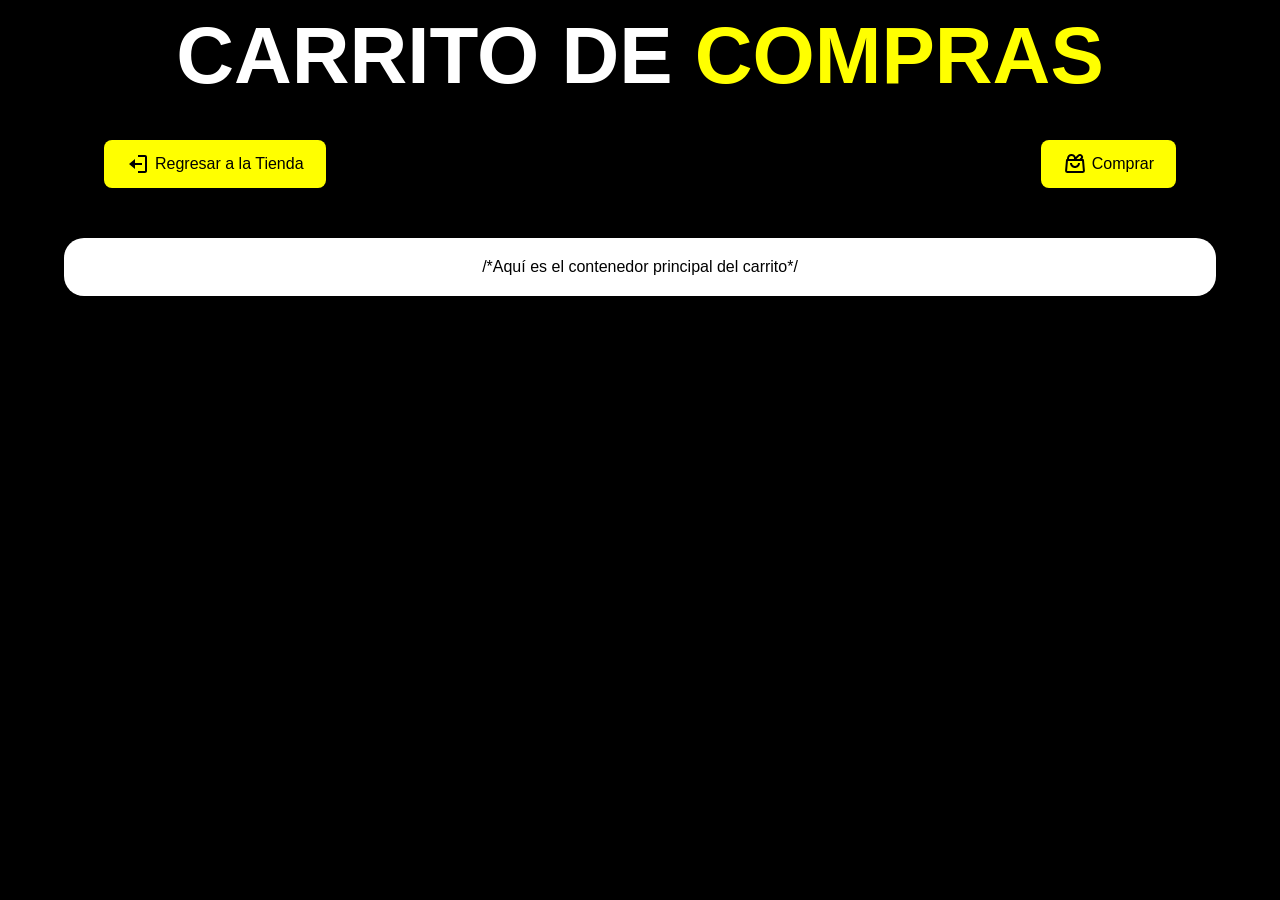
==== pages/shopcar.html @ cb60a968 "Add files via upload" ====
<!DOCTYPE html>
<html lang="en">

<head>
    <meta charset="UTF-8">
    <meta name="viewport" content="width=device-width, initial-scale=1.0">
    <title>Carrito</title>
    <link rel="stylesheet" href="/css/car.css">
    <link rel="shortcut icon" href="favicon.ico" type="image/x-icon">
</head>

<body>
    <h1>Carrito de <u>Compras</u></h1>
    <div class="menu-de-botones">
        <a href="../index.html" class="menuBts"><svg xmlns="http://www.w3.org/2000/svg" width="24" height="24"
                fill="currentColor" viewBox="0 0 24 24">
                <!--Boxicons v3.0.8 https://boxicons.com | License  https://docs.boxicons.com/free-->
                <path d="M9 13h7v-2H9V7l-6 5 6 5z"></path>
                <path d="M19 3h-7v2h7v14h-7v2h7c1.1 0 2-.9 2-2V5c0-1.1-.9-2-2-2"></path>
            </svg> Regresar a la Tienda</a>
        <button class="menuBts" id="compradoBtn"><svg xmlns="http://www.w3.org/2000/svg" width="24" height="24"
                fill="currentColor" viewBox="0 0 24 24">
                <!--Boxicons v3.0.8 https://boxicons.com | License  https://docs.boxicons.com/free-->
                <path
                    d="M20 7h-.69a3.05 3.05 0 0 0-.21-4.1c-1.16-1.16-3.19-1.16-4.35 0l-2.04 2.04C12.07 3.23 10.44 2 8.5 2 6.02 2 4 4.02 4 6.5c0 .17 0 .34.03.5H4c-.52 0-.95.4-1 .92l-.91 10.92a2.007 2.007 0 0 0 1.99 2.17h15.83a2.007 2.007 0 0 0 1.99-2.17l-.91-10.92c-.04-.52-.48-.92-1-.92Zm-3.84-2.68c.41-.41 1.12-.41 1.53 0 .2.2.32.47.32.76s-.11.56-.32.76L16.53 7h-3.05zM6 6.5a2.5 2.5 0 0 1 5 0c0 .14-.01.29-.05.46 0 .01-.01.03-.01.04H6.05C6.02 6.84 6 6.67 6 6.5M4.09 19l.83-10h14.16l.83 10z">
                </path>
                <path d="M12 14c-1.65 0-3-1.35-3-3H7c0 2.76 2.24 5 5 5s5-2.24 5-5h-2c0 1.65-1.35 3-3 3"></path>
            </svg> Comprar</button>
    </div>
    <div class="carrito-de-productos">
        /*Aquí es el contenedor principal del carrito*/
    </div>
</body>

</html>
---- css/car.css ----
* {
    margin: 0;
    padding: 0;
    box-sizing: border-box;
    font-family: Arial, Helvetica, sans-serif;
}

body {
    background: black;
    display: flex;
    gap: 50px;
    padding: 10px 0px;
    flex-direction: column;
    justify-content: center;
    align-items: center;
}

h1 {
    font-size: 80px;
    text-transform: uppercase;
    height: 80px;
    color: white;
}

h1 u {
    text-decoration: none;
    color: yellow;
}

.menu-de-botones {
    width: 90%;
    height: auto;
    padding: 0px 40px;
    display: flex;
    flex-direction: row;
    justify-content: space-between;
    align-items: center;
    user-select: none;
}

.menuBts {
    padding: 10px 20px;
    border-radius: 8px;
    font-size: 16px;
    background: yellow;
    color: black;
    outline: none;
    border: 2px solid transparent;
    outline: none;
    text-decoration: none;
    font-weight: 500;
    cursor: pointer;
    display: flex;
    gap: 5px;
    flex-direction: row;
    justify-content: center;
    align-items: center;
}

.menuBts:hover {
    border: 2px solid yellow;
    background: black;
    color: yellow;
}

.carrito-de-productos {
    width: 90%;
    height: auto;
    padding: 20px 20px;
    background: white;
    border-radius: 20px;
    display: flex;
    gap: 10px;
    flex-wrap: wrap;
    justify-content: center;
    align-items: center;
    user-select: none;
}
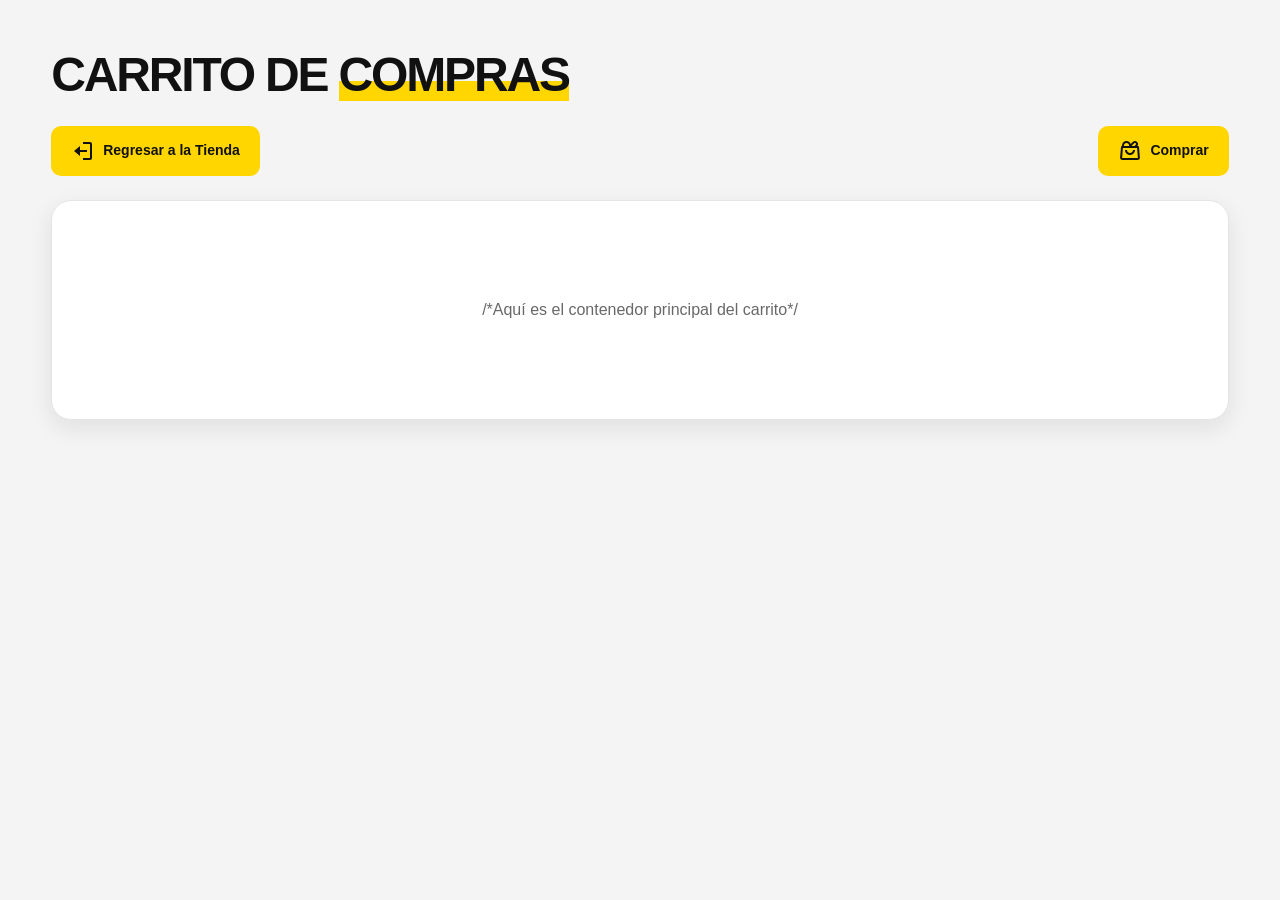
==== commit 305a980a: "Design Update" ====
--- a/pages/shopcar.html
+++ b/pages/shopcar.html
@@ -1,12 +1,12 @@
 <!DOCTYPE html>
-<html lang="en">
+<html lang="es">
 
 <head>
     <meta charset="UTF-8">
     <meta name="viewport" content="width=device-width, initial-scale=1.0">
     <title>Carrito</title>
-    <link rel="stylesheet" href="/css/car.css">
-    <link rel="shortcut icon" href="favicon.ico" type="image/x-icon">
+    <link rel="stylesheet" href="../css/car.css">
+    <link rel="shortcut icon" href="../favicon.ico" type="image/x-icon">
 </head>
 
 <body>
@@ -14,15 +14,15 @@
     <div class="menu-de-botones">
         <a href="../index.html" class="menuBts"><svg xmlns="http://www.w3.org/2000/svg" width="24" height="24"
                 fill="currentColor" viewBox="0 0 24 24">
-                <!--Boxicons v3.0.8 https://boxicons.com | License  https://docs.boxicons.com/free-->
+                <!--Boxicons v3.0.8 https://boxicons.com | License https://docs.boxicons.com/free-->
                 <path d="M9 13h7v-2H9V7l-6 5 6 5z"></path>
                 <path d="M19 3h-7v2h7v14h-7v2h7c1.1 0 2-.9 2-2V5c0-1.1-.9-2-2-2"></path>
             </svg> Regresar a la Tienda</a>
         <button class="menuBts" id="compradoBtn"><svg xmlns="http://www.w3.org/2000/svg" width="24" height="24"
                 fill="currentColor" viewBox="0 0 24 24">
-                <!--Boxicons v3.0.8 https://boxicons.com | License  https://docs.boxicons.com/free-->
+                <!--Boxicons v3.0.8 https://docs.boxicons.com/free-->
                 <path
-                    d="M20 7h-.69a3.05 3.05 0 0 0-.21-4.1c-1.16-1.16-3.19-1.16-4.35 0l-2.04 2.04C12.07 3.23 10.44 2 8.5 2 6.02 2 4 4.02 4 6.5c0 .17 0 .34.03.5H4c-.52 0-.95.4-1 .92l-.91 10.92a2.007 2.007 0 0 0 1.99 2.17h15.83a2.007 2.007 0 0 0 1.99-2.17l-.91-10.92c-.04-.52-.48-.92-1-.92Zm-3.84-2.68c.41-.41 1.12-.41 1.53 0 .2.2.32.47.32.76s-.11.56-.32.76L16.53 7h-3.05zM6 6.5a2.5 2.5 0 0 1 5 0c0 .14-.01.29-.05.46 0 .01-.01.03-.01.04H6.05C6.02 6.84 6 6.67 6 6.5M4.09 19l.83-10h14.16l.83 10z">
+                    d="M20 7h-.69a3.05 3.05 0 0 0-.21-4.1c-1.16-1.16-3.19-1.16-4.35 0l-2.04 2.04C12.07 3.23 10.44 2 8.5 2 6.02 2 4 4.02 4 6.5c0 .17 0 .34.03.5H4c-.52 0-.95.4-1 .92l-.91 10.92a2.007 2.007 0 0 0 1.99 2.17h15.83a2.007 2.007 0 0 0 1.99-2.17l-.91-10.92a1 1 0 0 0-1-.92Zm-3.84-2.68c.41-.41 1.12-.41 1.53 0 .2.2.32.47.32.76s-.11.56-.32.76L16.53 7h-3.05zM6 6.5a2.5 2.5 0 0 1 5 0c0 .14-.01.29-.05.46 0 .01-.01.03-.01.04H6.05C6.02 6.84 6 6.67 6 6.5M4.09 19l.83-10h14.16l.83 10z">
                 </path>
                 <path d="M12 14c-1.65 0-3-1.35-3-3H7c0 2.76 2.24 5 5 5s5-2.24 5-5h-2c0 1.65-1.35 3-3 3"></path>
             </svg> Comprar</button>
@@ -32,4 +32,4 @@
     </div>
 </body>
 
-</html>+</html>
--- a/css/car.css
+++ b/css/car.css
@@ -1,78 +1,154 @@
+:root {
+    --color-primary: #111111;
+    --color-accent: #FFD600;
+    --color-background: #FFFFFF;
+    --color-surface: #F4F4F4;
+    --color-text: #111111;
+    --color-text-inverse: #FFFFFF;
+    --color-muted: #686868;
+    --color-border: #E5E5E5;
+    --shadow-card: 0 8px 24px rgba(17, 17, 17, 0.09);
+    --radius-card: 16px;
+    --radius-button: 10px;
+}
+
 * {
     margin: 0;
     padding: 0;
     box-sizing: border-box;
-    font-family: Arial, Helvetica, sans-serif;
+    font-family: Inter, "Segoe UI", Arial, Helvetica, sans-serif;
+}
+
+html {
+    color-scheme: light;
+    scroll-behavior: smooth;
 }
 
 body {
-    background: black;
+    min-height: 100vh;
+    background: var(--color-surface);
+    color: var(--color-text);
     display: flex;
-    gap: 50px;
-    padding: 10px 0px;
     flex-direction: column;
-    justify-content: center;
     align-items: center;
+    gap: 24px;
+    padding: clamp(24px, 4vw, 48px) 0;
 }
 
 h1 {
-    font-size: 80px;
+    width: min(1200px, 92%);
+    height: auto;
+    color: var(--color-primary);
+    font-size: clamp(2rem, 4.2vw, 3rem);
+    font-weight: 800;
+    line-height: 1.12;
+    letter-spacing: -0.045em;
     text-transform: uppercase;
-    height: 80px;
-    color: white;
+    text-align: left;
 }
 
 h1 u {
+    color: var(--color-primary);
     text-decoration: none;
-    color: yellow;
+    background: linear-gradient(transparent 62%, var(--color-accent) 62%);
 }
 
 .menu-de-botones {
-    width: 90%;
+    width: min(1200px, 92%);
     height: auto;
-    padding: 0px 40px;
+    padding: 0;
     display: flex;
     flex-direction: row;
     justify-content: space-between;
     align-items: center;
+    gap: 14px;
+    flex-wrap: wrap;
     user-select: none;
 }
 
 .menuBts {
-    padding: 10px 20px;
-    border-radius: 8px;
-    font-size: 16px;
-    background: yellow;
-    color: black;
-    outline: none;
+    min-height: 44px;
+    padding: 11px 18px;
     border: 2px solid transparent;
-    outline: none;
+    border-radius: var(--radius-button);
+    background: var(--color-accent);
+    color: var(--color-primary);
+    font-size: 14px;
+    line-height: 1.2;
+    font-weight: 700;
     text-decoration: none;
-    font-weight: 500;
     cursor: pointer;
-    display: flex;
-    gap: 5px;
+    display: inline-flex;
+    gap: 8px;
     flex-direction: row;
     justify-content: center;
     align-items: center;
+    transition: background-color 180ms ease, color 180ms ease, border-color 180ms ease, transform 180ms ease;
 }
 
-.menuBts:hover {
-    border: 2px solid yellow;
-    background: black;
-    color: yellow;
+.menuBts:hover,
+.menuBts:focus-visible {
+    border-color: var(--color-primary);
+    background: var(--color-primary);
+    color: var(--color-accent);
+    transform: translateY(-1px);
 }
 
 .carrito-de-productos {
-    width: 90%;
+    width: min(1200px, 92%);
+    min-height: 220px;
     height: auto;
-    padding: 20px 20px;
-    background: white;
+    padding: clamp(16px, 2.5vw, 28px);
+    background: var(--color-background);
+    border: 1px solid var(--color-border);
     border-radius: 20px;
+    box-shadow: var(--shadow-card);
     display: flex;
-    gap: 10px;
+    gap: 16px;
     flex-wrap: wrap;
     justify-content: center;
     align-items: center;
+    color: var(--color-muted);
     user-select: none;
-}+}
+
+:focus-visible {
+    outline: 3px solid #6A56D8;
+    outline-offset: 3px;
+}
+
+@media (max-width: 600px) {
+    body {
+        gap: 20px;
+        padding: 28px 0;
+    }
+
+    h1 {
+        font-size: clamp(1.8rem, 8vw, 2.4rem);
+    }
+
+    .menu-de-botones {
+        flex-direction: column;
+        align-items: stretch;
+    }
+
+    .menuBts {
+        width: 100%;
+    }
+
+    .carrito-de-productos {
+        min-height: 180px;
+        padding: 14px;
+        border-radius: 16px;
+    }
+}
+
+@media (prefers-reduced-motion: reduce) {
+    *,
+    *::before,
+    *::after {
+        scroll-behavior: auto !important;
+        transition-duration: 0.01ms !important;
+        animation-duration: 0.01ms !important;
+    }
+}
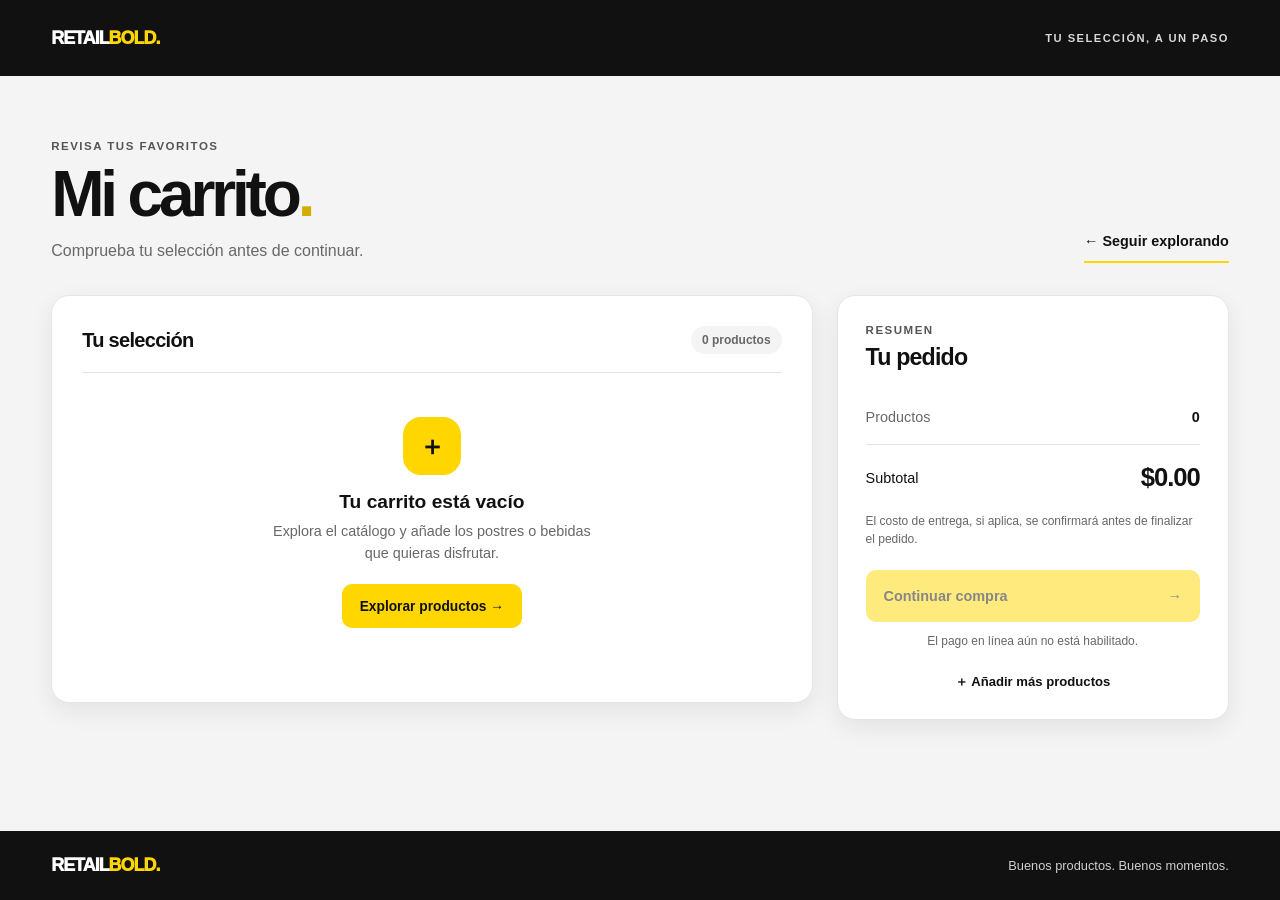
==== commit a04e6e02: "Update Design + Experience" ====
--- a/pages/shopcar.html
+++ b/pages/shopcar.html
@@ -1,35 +1,40 @@
 <!DOCTYPE html>
 <html lang="es">
-
 <head>
-    <meta charset="UTF-8">
-    <meta name="viewport" content="width=device-width, initial-scale=1.0">
-    <title>Carrito</title>
-    <link rel="stylesheet" href="../css/car.css">
-    <link rel="shortcut icon" href="../favicon.ico" type="image/x-icon">
+  <meta charset="UTF-8">
+  <meta name="viewport" content="width=device-width, initial-scale=1.0">
+  <meta name="description" content="Revisa tus productos seleccionados antes de continuar.">
+  <title>Mi carrito | Retail Bold</title>
+  <link rel="stylesheet" href="../css/car.css">
+  <link rel="shortcut icon" href="../favicon.ico" type="image/x-icon">
 </head>
-
 <body>
-    <h1>Carrito de <u>Compras</u></h1>
-    <div class="menu-de-botones">
-        <a href="../index.html" class="menuBts"><svg xmlns="http://www.w3.org/2000/svg" width="24" height="24"
-                fill="currentColor" viewBox="0 0 24 24">
-                <!--Boxicons v3.0.8 https://boxicons.com | License https://docs.boxicons.com/free-->
-                <path d="M9 13h7v-2H9V7l-6 5 6 5z"></path>
-                <path d="M19 3h-7v2h7v14h-7v2h7c1.1 0 2-.9 2-2V5c0-1.1-.9-2-2-2"></path>
-            </svg> Regresar a la Tienda</a>
-        <button class="menuBts" id="compradoBtn"><svg xmlns="http://www.w3.org/2000/svg" width="24" height="24"
-                fill="currentColor" viewBox="0 0 24 24">
-                <!--Boxicons v3.0.8 https://docs.boxicons.com/free-->
-                <path
-                    d="M20 7h-.69a3.05 3.05 0 0 0-.21-4.1c-1.16-1.16-3.19-1.16-4.35 0l-2.04 2.04C12.07 3.23 10.44 2 8.5 2 6.02 2 4 4.02 4 6.5c0 .17 0 .34.03.5H4c-.52 0-.95.4-1 .92l-.91 10.92a2.007 2.007 0 0 0 1.99 2.17h15.83a2.007 2.007 0 0 0 1.99-2.17l-.91-10.92a1 1 0 0 0-1-.92Zm-3.84-2.68c.41-.41 1.12-.41 1.53 0 .2.2.32.47.32.76s-.11.56-.32.76L16.53 7h-3.05zM6 6.5a2.5 2.5 0 0 1 5 0c0 .14-.01.29-.05.46 0 .01-.01.03-.01.04H6.05C6.02 6.84 6 6.67 6 6.5M4.09 19l.83-10h14.16l.83 10z">
-                </path>
-                <path d="M12 14c-1.65 0-3-1.35-3-3H7c0 2.76 2.24 5 5 5s5-2.24 5-5h-2c0 1.65-1.35 3-3 3"></path>
-            </svg> Comprar</button>
+  <header class="cart-header">
+    <a class="brand" href="../index.html" aria-label="Retail Bold, volver a la tienda">RETAIL<span>BOLD.</span></a>
+    <span class="header-note">TU SELECCIÓN, A UN PASO</span>
+  </header>
+  <main class="cart-page">
+    <div class="cart-title-row">
+      <div><p class="eyebrow">REVISA TUS FAVORITOS</p><h1>Mi carrito<span>.</span></h1><p class="cart-intro">Comprueba tu selección antes de continuar.</p></div>
+      <a href="../index.html" class="back-link">← Seguir explorando</a>
     </div>
-    <div class="carrito-de-productos">
-        /*Aquí es el contenedor principal del carrito*/
+    <div class="cart-layout">
+      <section class="cart-panel" aria-label="Productos seleccionados">
+        <div class="panel-heading"><h2>Tu selección</h2><span id="cart-count" class="cart-count" aria-live="polite">0 productos</span></div>
+        <div class="carrito-de-productos" aria-live="polite"><div class="cart-loading">Cargando tu carrito…</div></div>
+      </section>
+      <aside class="summary-panel" aria-label="Resumen de compra">
+        <p class="eyebrow">RESUMEN</p><h2>Tu pedido</h2>
+        <div class="summary-line"><span>Productos</span><span id="summary-items">0</span></div>
+        <div class="summary-line total-line"><span>Subtotal</span><strong id="cart-subtotal">$0.00</strong></div>
+        <p class="summary-note">El costo de entrega, si aplica, se confirmará antes de finalizar el pedido.</p>
+        <button class="checkout-button" id="compradoBtn" type="button">Continuar compra <span aria-hidden="true">→</span></button>
+        <p class="checkout-note">El pago en línea aún no está habilitado.</p>
+        <a class="continue-link" href="../index.html">＋ Añadir más productos</a>
+      </aside>
     </div>
+  </main>
+  <footer class="cart-footer"><a class="brand" href="../index.html">RETAIL<span>BOLD.</span></a><span>Buenos productos. Buenos momentos.</span></footer>
+  <script src="../js/cart.js"></script>
 </body>
-
 </html>
--- a/css/car.css
+++ b/css/car.css
@@ -1,27 +1,26 @@
 :root {
-    --color-primary: #111111;
+    --color-primary: #111;
     --color-accent: #FFD600;
-    --color-background: #FFFFFF;
+    --color-background: #fff;
     --color-surface: #F4F4F4;
-    --color-text: #111111;
-    --color-text-inverse: #FFFFFF;
+    --color-text: #111;
     --color-muted: #686868;
     --color-border: #E5E5E5;
-    --shadow-card: 0 8px 24px rgba(17, 17, 17, 0.09);
-    --radius-card: 16px;
-    --radius-button: 10px;
+    --shadow-card: 0 8px 24px rgba(17, 17, 17, .07);
+    --radius-card: 18px;
+    --radius-button: 10px
 }
 
 * {
+    box-sizing: border-box;
     margin: 0;
     padding: 0;
-    box-sizing: border-box;
-    font-family: Inter, "Segoe UI", Arial, Helvetica, sans-serif;
+    font-family: Inter, "Segoe UI", Arial, Helvetica, sans-serif
 }
 
 html {
     color-scheme: light;
-    scroll-behavior: smooth;
+    scroll-behavior: smooth
 }
 
 body {
@@ -29,126 +28,479 @@
     background: var(--color-surface);
     color: var(--color-text);
     display: flex;
+    flex-direction: column
+}
+
+a {
+    color: inherit
+}
+
+button {
+    font: inherit
+}
+
+:focus-visible {
+    outline: 3px solid #6A56D8;
+    outline-offset: 3px
+}
+
+.cart-header {
+    width: 100%;
+    min-height: 76px;
+    padding: 18px max(4%, calc((100% - 1200px)/2));
+    display: flex;
+    justify-content: space-between;
+    align-items: center;
+    gap: 18px;
+    background: var(--color-primary);
+    color: white
+}
+
+.brand {
+    text-decoration: none;
+    font-size: 1.12rem;
+    font-weight: 950;
+    letter-spacing: -.055em
+}
+
+.brand span {
+    color: var(--color-accent)
+}
+
+.header-note {
+    color: #D8D8D8;
+    font-size: .7rem;
+    font-weight: 800;
+    letter-spacing: .13em
+}
+
+.cart-page {
+    width: min(1200px, 92%);
+    margin: 0 auto;
+    padding: clamp(32px, 5vw, 64px) 0 72px;
+    flex: 1
+}
+
+.cart-title-row {
+    display: flex;
+    justify-content: space-between;
+    align-items: end;
+    gap: 24px;
+    margin-bottom: 32px
+}
+
+.eyebrow {
+    color: #555;
+    font-size: .72rem;
+    font-weight: 850;
+    letter-spacing: .13em;
+    margin-bottom: 10px
+}
+
+h1 {
+    font-size: clamp(2.35rem, 5vw, 4rem);
+    font-weight: 900;
+    letter-spacing: -.065em;
+    line-height: 1
+}
+
+h1 span {
+    color: #D1AE00
+}
+
+.cart-intro {
+    margin-top: 13px;
+    color: var(--color-muted);
+    line-height: 1.5
+}
+
+.back-link,
+.continue-link {
+    font-size: .9rem;
+    font-weight: 750;
+    text-decoration: none
+}
+
+.back-link {
+    padding: 12px 0;
+    border-bottom: 2px solid var(--color-accent);
+    white-space: nowrap
+}
+
+.cart-layout {
+    display: grid;
+    grid-template-columns: minmax(0, 1.65fr) minmax(270px, .85fr);
+    gap: 24px;
+    align-items: start
+}
+
+.cart-panel,
+.summary-panel {
+    background: var(--color-background);
+    border: 1px solid var(--color-border);
+    border-radius: var(--radius-card);
+    box-shadow: var(--shadow-card)
+}
+
+.cart-panel {
+    padding: clamp(18px, 3vw, 30px);
+    min-width: 0
+}
+
+.panel-heading {
+    display: flex;
+    justify-content: space-between;
+    align-items: center;
+    gap: 12px;
+    padding-bottom: 18px;
+    border-bottom: 1px solid var(--color-border)
+}
+
+.panel-heading h2,
+.summary-panel h2 {
+    font-size: 1.25rem;
+    letter-spacing: -.035em;
+    font-weight: 850
+}
+
+.cart-count {
+    color: var(--color-muted);
+    background: var(--color-surface);
+    border-radius: 999px;
+    padding: 7px 11px;
+    font-size: .75rem;
+    font-weight: 750;
+    white-space: nowrap
+}
+
+.carrito-de-productos {
+    display: flex;
+    flex-direction: column
+}
+
+.cart-loading {
+    padding: 34px 0;
+    color: var(--color-muted)
+}
+
+.cart-item {
+    display: grid;
+    grid-template-columns: minmax(0, 1fr) auto;
+    align-items: center;
+    gap: 16px;
+    padding: 22px 0;
+    border-bottom: 1px solid var(--color-border)
+}
+
+.cart-item:last-of-type {
+    border-bottom: 0
+}
+
+.item-info {
+    min-width: 0
+}
+
+.item-category {
+    display: block;
+    margin-bottom: 6px;
+    color: var(--color-muted);
+    font-size: .68rem;
+    font-weight: 800;
+    text-transform: uppercase;
+    letter-spacing: .1em
+}
+
+.item-name {
+    font-size: 1rem;
+    line-height: 1.35;
+    font-weight: 850;
+    overflow-wrap: anywhere
+}
+
+.item-unit-price {
+    margin-top: 6px;
+    color: var(--color-muted);
+    font-size: .84rem
+}
+
+.item-controls {
+    display: flex;
     flex-direction: column;
-    align-items: center;
-    gap: 24px;
-    padding: clamp(24px, 4vw, 48px) 0;
-}
-
-h1 {
-    width: min(1200px, 92%);
-    height: auto;
-    color: var(--color-primary);
-    font-size: clamp(2rem, 4.2vw, 3rem);
-    font-weight: 800;
-    line-height: 1.12;
-    letter-spacing: -0.045em;
-    text-transform: uppercase;
-    text-align: left;
-}
-
-h1 u {
-    color: var(--color-primary);
-    text-decoration: none;
-    background: linear-gradient(transparent 62%, var(--color-accent) 62%);
-}
-
-.menu-de-botones {
-    width: min(1200px, 92%);
-    height: auto;
-    padding: 0;
-    display: flex;
-    flex-direction: row;
-    justify-content: space-between;
-    align-items: center;
-    gap: 14px;
-    flex-wrap: wrap;
-    user-select: none;
-}
-
-.menuBts {
+    align-items: end;
+    gap: 10px
+}
+
+.item-total {
+    font-size: 1rem;
+    font-weight: 900;
+    white-space: nowrap
+}
+
+.quantity-control {
+    display: inline-flex;
+    align-items: center;
+    border: 1px solid var(--color-border);
+    border-radius: 9px;
+    overflow: hidden
+}
+
+.quantity-control button {
+    width: 32px;
+    height: 32px;
+    border: 0;
+    background: #F7F7F7;
+    cursor: pointer;
+    font-weight: 800
+}
+
+.quantity-control button:hover {
+    background: var(--color-accent)
+}
+
+.quantity-value {
+    min-width: 32px;
+    text-align: center;
+    font-size: .84rem;
+    font-weight: 800
+}
+
+.remove-link {
+    border: 0;
+    background: transparent;
+    color: #666;
+    font-size: .76rem;
+    text-decoration: underline;
+    text-underline-offset: 3px;
+    cursor: pointer
+}
+
+.remove-link:hover {
+    color: #B42318
+}
+
+.cart-list-footer {
+    padding-top: 18px;
+    border-top: 1px solid var(--color-border)
+}
+
+.empty-cart {
+    padding: 44px 16px;
+    text-align: center
+}
+
+.empty-icon {
+    display: grid;
+    place-items: center;
+    width: 58px;
+    height: 58px;
+    margin: 0 auto 16px;
+    background: var(--color-accent);
+    border-radius: 18px;
+    font-size: 1.6rem;
+    font-weight: 900
+}
+
+.empty-cart h3 {
+    font-size: 1.2rem;
+    margin-bottom: 8px
+}
+
+.empty-cart p {
+    max-width: 330px;
+    margin: 0 auto 20px;
+    color: var(--color-muted);
+    line-height: 1.5;
+    font-size: .9rem
+}
+
+.empty-cta {
+    display: inline-flex;
+    justify-content: center;
+    align-items: center;
     min-height: 44px;
-    padding: 11px 18px;
-    border: 2px solid transparent;
+    padding: 12px 18px;
     border-radius: var(--radius-button);
     background: var(--color-accent);
     color: var(--color-primary);
-    font-size: 14px;
-    line-height: 1.2;
-    font-weight: 700;
     text-decoration: none;
+    font-size: .86rem;
+    font-weight: 850
+}
+
+.summary-panel {
+    padding: clamp(20px, 3vw, 28px);
+    position: sticky;
+    top: 20px
+}
+
+.summary-panel .eyebrow {
+    margin-bottom: 8px
+}
+
+.summary-panel h2 {
+    margin-bottom: 24px;
+    font-size: 1.45rem
+}
+
+.summary-line {
+    display: flex;
+    justify-content: space-between;
+    gap: 16px;
+    padding: 14px 0;
+    color: var(--color-muted);
+    font-size: .9rem
+}
+
+.summary-line span:last-child {
+    color: var(--color-text);
+    font-weight: 750
+}
+
+.total-line {
+    margin-top: 5px;
+    padding-top: 18px;
+    border-top: 1px solid var(--color-border);
+    color: var(--color-text);
+    align-items: center
+}
+
+.total-line strong {
+    font-size: 1.6rem;
+    letter-spacing: -.04em
+}
+
+.summary-note,
+.checkout-note {
+    color: var(--color-muted);
+    font-size: .75rem;
+    line-height: 1.5
+}
+
+.summary-note {
+    margin: 6px 0 22px
+}
+
+.checkout-button {
+    display: flex;
+    justify-content: space-between;
+    align-items: center;
+    width: 100%;
+    min-height: 52px;
+    padding: 14px 16px;
+    border: 2px solid var(--color-accent);
+    border-radius: var(--radius-button);
+    background: var(--color-accent);
+    color: var(--color-primary);
+    font-size: .9rem;
+    font-weight: 900;
     cursor: pointer;
-    display: inline-flex;
-    gap: 8px;
-    flex-direction: row;
-    justify-content: center;
-    align-items: center;
-    transition: background-color 180ms ease, color 180ms ease, border-color 180ms ease, transform 180ms ease;
-}
-
-.menuBts:hover,
-.menuBts:focus-visible {
+    transition: background-color 160ms ease, border-color 160ms ease, transform 160ms ease
+}
+
+.checkout-button:hover {
+    background: var(--color-primary);
     border-color: var(--color-primary);
+    color: var(--color-accent);
+    transform: translateY(-1px)
+}
+
+.checkout-button:disabled {
+    opacity: .5;
+    cursor: not-allowed;
+    transform: none
+}
+
+.checkout-note {
+    text-align: center;
+    margin-top: 10px
+}
+
+.continue-link {
+    display: block;
+    text-align: center;
+    margin-top: 23px;
+    font-size: .82rem
+}
+
+.cart-footer {
+    padding: 24px 4%;
     background: var(--color-primary);
-    color: var(--color-accent);
-    transform: translateY(-1px);
-}
-
-.carrito-de-productos {
-    width: min(1200px, 92%);
-    min-height: 220px;
-    height: auto;
-    padding: clamp(16px, 2.5vw, 28px);
-    background: var(--color-background);
-    border: 1px solid var(--color-border);
-    border-radius: 20px;
-    box-shadow: var(--shadow-card);
-    display: flex;
-    gap: 16px;
-    flex-wrap: wrap;
-    justify-content: center;
-    align-items: center;
-    color: var(--color-muted);
-    user-select: none;
-}
-
-:focus-visible {
-    outline: 3px solid #6A56D8;
-    outline-offset: 3px;
-}
-
-@media (max-width: 600px) {
-    body {
-        gap: 20px;
-        padding: 28px 0;
-    }
-
-    h1 {
-        font-size: clamp(1.8rem, 8vw, 2.4rem);
-    }
-
-    .menu-de-botones {
+    color: white;
+    display: flex;
+    align-items: center;
+    justify-content: space-between;
+    gap: 18px
+}
+
+.cart-footer>span {
+    color: #CFCFCF;
+    font-size: .8rem
+}
+
+@media(max-width:760px) {
+    .cart-layout {
+        grid-template-columns: 1fr
+    }
+
+    .summary-panel {
+        position: static
+    }
+
+    .cart-title-row {
+        align-items: start;
         flex-direction: column;
-        align-items: stretch;
-    }
-
-    .menuBts {
-        width: 100%;
-    }
-
-    .carrito-de-productos {
-        min-height: 180px;
-        padding: 14px;
-        border-radius: 16px;
-    }
-}
-
-@media (prefers-reduced-motion: reduce) {
+        gap: 16px
+    }
+
+    .back-link {
+        padding: 8px 0
+    }
+}
+
+@media(max-width:480px) {
+    .cart-header {
+        min-height: 66px
+    }
+
+    .header-note {
+        font-size: .58rem;
+        letter-spacing: .08em;
+        text-align: right
+    }
+
+    .cart-page {
+        width: 92%;
+        padding-top: 32px
+    }
+
+    .cart-panel {
+        padding: 16px
+    }
+
+    .cart-item {
+        grid-template-columns: minmax(0, 1fr);
+        gap: 12px
+    }
+
+    .item-controls {
+        flex-direction: row;
+        justify-content: space-between;
+        align-items: center
+    }
+
+    .cart-footer {
+        align-items: start;
+        flex-direction: column
+    }
+}
+
+@media(prefers-reduced-motion:reduce) {
+
     *,
     *::before,
     *::after {
         scroll-behavior: auto !important;
-        transition-duration: 0.01ms !important;
-        animation-duration: 0.01ms !important;
-    }
-}
+        transition-duration: .01ms !important;
+        animation-duration: .01ms !important
+    }
+}
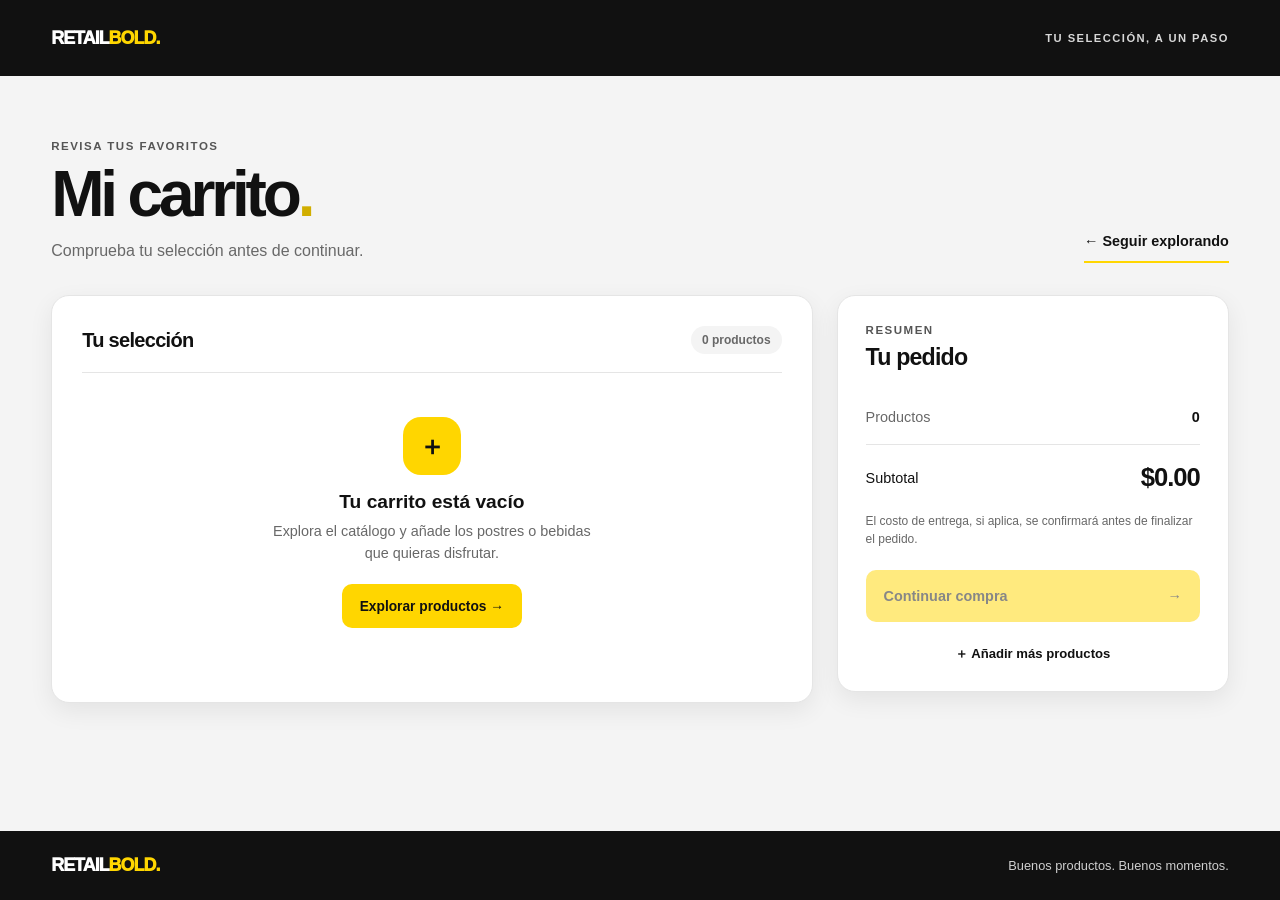
==== commit a3271867: "WA Service included" ====
--- a/pages/shopcar.html
+++ b/pages/shopcar.html
@@ -1,40 +1,54 @@
 <!DOCTYPE html>
 <html lang="es">
+
 <head>
-  <meta charset="UTF-8">
-  <meta name="viewport" content="width=device-width, initial-scale=1.0">
-  <meta name="description" content="Revisa tus productos seleccionados antes de continuar.">
-  <title>Mi carrito | Retail Bold</title>
-  <link rel="stylesheet" href="../css/car.css">
-  <link rel="shortcut icon" href="../favicon.ico" type="image/x-icon">
+    <meta charset="UTF-8">
+    <meta name="viewport" content="width=device-width, initial-scale=1.0">
+    <meta name="description" content="Revisa tus productos seleccionados antes de continuar.">
+    <title>Mi carrito | Retail Bold</title>
+    <link rel="stylesheet" href="../css/car.css">
+    <link rel="shortcut icon" href="../favicon.ico" type="image/x-icon">
 </head>
+
 <body>
-  <header class="cart-header">
-    <a class="brand" href="../index.html" aria-label="Retail Bold, volver a la tienda">RETAIL<span>BOLD.</span></a>
-    <span class="header-note">TU SELECCIÓN, A UN PASO</span>
-  </header>
-  <main class="cart-page">
-    <div class="cart-title-row">
-      <div><p class="eyebrow">REVISA TUS FAVORITOS</p><h1>Mi carrito<span>.</span></h1><p class="cart-intro">Comprueba tu selección antes de continuar.</p></div>
-      <a href="../index.html" class="back-link">← Seguir explorando</a>
-    </div>
-    <div class="cart-layout">
-      <section class="cart-panel" aria-label="Productos seleccionados">
-        <div class="panel-heading"><h2>Tu selección</h2><span id="cart-count" class="cart-count" aria-live="polite">0 productos</span></div>
-        <div class="carrito-de-productos" aria-live="polite"><div class="cart-loading">Cargando tu carrito…</div></div>
-      </section>
-      <aside class="summary-panel" aria-label="Resumen de compra">
-        <p class="eyebrow">RESUMEN</p><h2>Tu pedido</h2>
-        <div class="summary-line"><span>Productos</span><span id="summary-items">0</span></div>
-        <div class="summary-line total-line"><span>Subtotal</span><strong id="cart-subtotal">$0.00</strong></div>
-        <p class="summary-note">El costo de entrega, si aplica, se confirmará antes de finalizar el pedido.</p>
-        <button class="checkout-button" id="compradoBtn" type="button">Continuar compra <span aria-hidden="true">→</span></button>
-        <p class="checkout-note">El pago en línea aún no está habilitado.</p>
-        <a class="continue-link" href="../index.html">＋ Añadir más productos</a>
-      </aside>
-    </div>
-  </main>
-  <footer class="cart-footer"><a class="brand" href="../index.html">RETAIL<span>BOLD.</span></a><span>Buenos productos. Buenos momentos.</span></footer>
-  <script src="../js/cart.js"></script>
+    <header class="cart-header">
+        <a class="brand" href="../index.html" aria-label="Retail Bold, volver a la tienda">RETAIL<span>BOLD.</span></a>
+        <span class="header-note">TU SELECCIÓN, A UN PASO</span>
+    </header>
+    <main class="cart-page">
+        <div class="cart-title-row">
+            <div>
+                <p class="eyebrow">REVISA TUS FAVORITOS</p>
+                <h1>Mi carrito<span>.</span></h1>
+                <p class="cart-intro">Comprueba tu selección antes de continuar.</p>
+            </div>
+            <a href="../index.html" class="back-link">← Seguir explorando</a>
+        </div>
+        <div class="cart-layout">
+            <section class="cart-panel" aria-label="Productos seleccionados">
+                <div class="panel-heading">
+                    <h2>Tu selección</h2><span id="cart-count" class="cart-count" aria-live="polite">0 productos</span>
+                </div>
+                <div class="carrito-de-productos" aria-live="polite">
+                    <div class="cart-loading">Cargando tu carrito…</div>
+                </div>
+            </section>
+            <aside class="summary-panel" aria-label="Resumen de compra">
+                <p class="eyebrow">RESUMEN</p>
+                <h2>Tu pedido</h2>
+                <div class="summary-line"><span>Productos</span><span id="summary-items">0</span></div>
+                <div class="summary-line total-line"><span>Subtotal</span><strong id="cart-subtotal">$0.00</strong>
+                </div>
+                <p class="summary-note">El costo de entrega, si aplica, se confirmará antes de finalizar el pedido.</p>
+                <button class="checkout-button" id="continue-checkout" type="button">Continuar compra <span
+                        aria-hidden="true">→</span></button>
+                <a class="continue-link" href="../index.html">＋ Añadir más productos</a>
+            </aside>
+        </div>
+    </main>
+    <footer class="cart-footer"><a class="brand" href="../index.html">RETAIL<span>BOLD.</span></a><span>Buenos
+            productos. Buenos momentos.</span></footer>
+    <script src="../js/cart.js"></script>
 </body>
-</html>
+
+</html>
